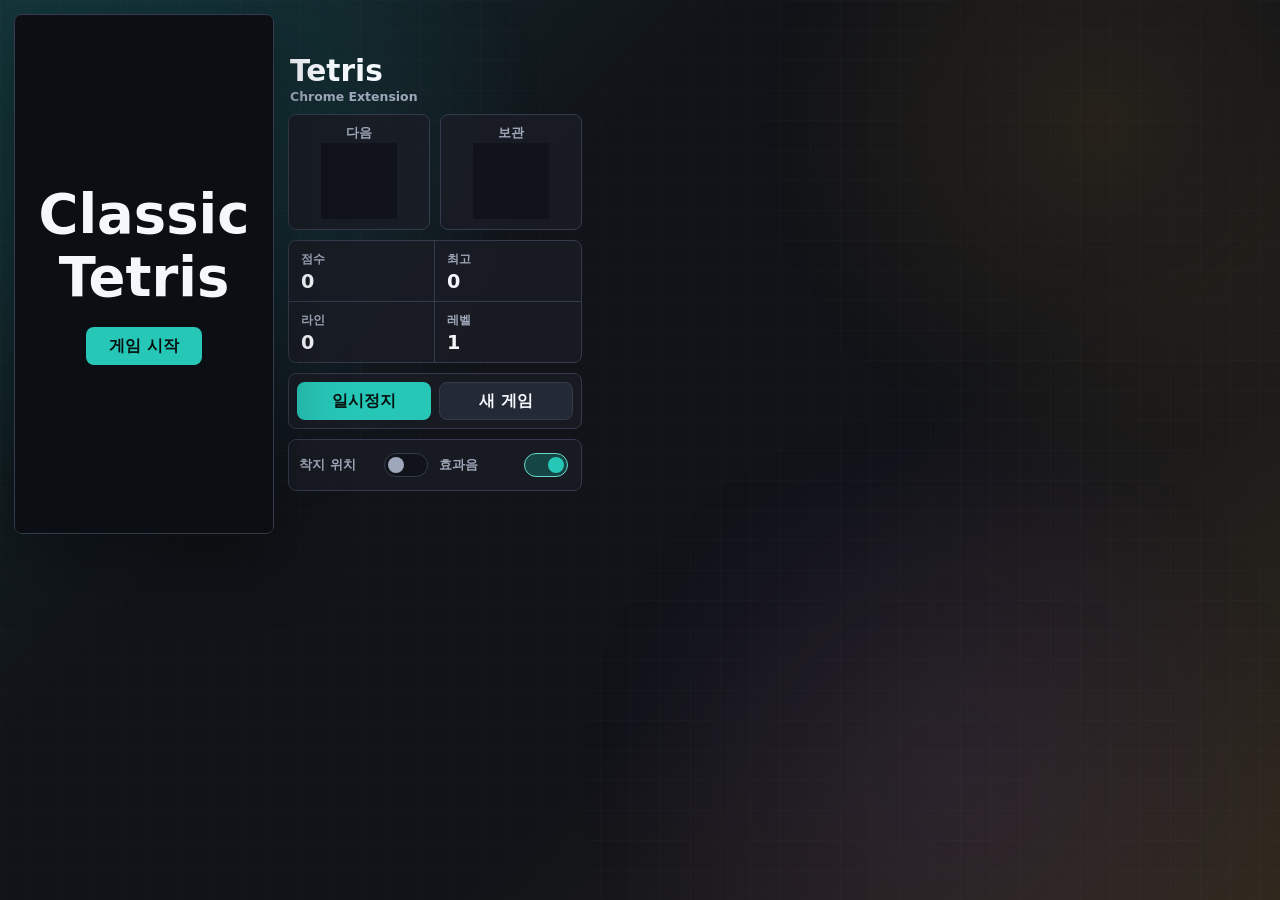
==== popup.html @ a80aceff "feat: 크롬 확장프로그램으로 변경" ====
<!doctype html>
<html lang="ko">
  <head>
    <meta charset="utf-8" />
    <meta name="viewport" content="width=device-width, initial-scale=1" />
    <title>Classic Tetris</title>
    <link rel="icon" href="./icons/icon-32.png" />
    <link rel="stylesheet" href="./styles.css" />
  </head>
  <body class="extension-popup">
    <main class="shell" aria-label="Classic Tetris game">
      <section class="game-area" aria-label="Game board">
        <div class="board-frame">
          <canvas id="board" width="300" height="600" aria-label="Tetris board"></canvas>
          <div class="overlay" id="overlay">
            <p id="overlay-title">Classic Tetris</p>
            <button class="primary-btn" id="start-button" type="button">게임 시작</button>
          </div>
        </div>

        <div class="mobile-controls" aria-label="Touch controls">
          <button type="button" data-action="left" aria-label="왼쪽">◀</button>
          <button type="button" data-action="rotate" aria-label="회전">↻</button>
          <button type="button" data-action="right" aria-label="오른쪽">▶</button>
          <button type="button" data-action="drop" aria-label="하드 드롭">⤓</button>
        </div>
      </section>

      <aside class="side-panel" aria-label="Game status">
        <div class="brand">
          <h1>Tetris</h1>
          <p>Chrome Extension</p>
        </div>

        <section class="panel-block preview-block" aria-label="Next piece">
          <div class="panel-heading">
            <h2>다음</h2>
          </div>
          <canvas id="next" width="120" height="120" aria-label="Next piece preview"></canvas>
        </section>

        <section class="panel-block preview-block" aria-label="Hold piece">
          <div class="panel-heading">
            <h2>보관</h2>
          </div>
          <canvas id="hold" width="120" height="120" aria-label="Hold piece preview"></canvas>
        </section>

        <section class="panel-block stats" aria-label="Score">
          <div>
            <span>점수</span>
            <strong id="score">0</strong>
          </div>
          <div>
            <span>최고</span>
            <strong id="best-score">0</strong>
          </div>
          <div>
            <span>라인</span>
            <strong id="lines">0</strong>
          </div>
          <div>
            <span>레벨</span>
            <strong id="level">1</strong>
          </div>
        </section>

        <section class="panel-block commands" aria-label="Commands">
          <button type="button" id="pause-button">일시정지</button>
          <button type="button" id="restart-button">새 게임</button>
        </section>

        <section class="panel-block settings" aria-label="Settings">
          <label class="toggle-row" for="ghost-toggle">
            <span>착지 위치</span>
            <input id="ghost-toggle" type="checkbox" />
          </label>
          <label class="toggle-row" for="sound-toggle">
            <span>효과음</span>
            <input id="sound-toggle" type="checkbox" checked />
          </label>
        </section>

        <section class="panel-block keymap" aria-label="Keyboard controls">
          <div><kbd>←</kbd><span>왼쪽</span></div>
          <div><kbd>→</kbd><span>오른쪽</span></div>
          <div><kbd>↓</kbd><span>소프트 드롭</span></div>
          <div><kbd>Space</kbd><span>하드 드롭</span></div>
          <div><kbd>↑</kbd><span>회전</span></div>
          <div><kbd>C</kbd><span>보관</span></div>
        </section>
      </aside>
    </main>

    <script src="./script.js"></script>
  </body>
</html>
---- styles.css ----
:root {
  --bg: #111318;
  --surface: #1a1d25;
  --surface-2: #242936;
  --line: #343b4c;
  --text: #f4f7fb;
  --muted: #9fa8ba;
  --accent: #27c7b8;
  --accent-2: #f0b33f;
  --danger: #f05c5c;
  --cell: min(4.7vh, 8.6vw, 30px);
  --bg-block: clamp(14px, 1.9vw, 26px);
}

* {
  box-sizing: border-box;
}

html,
body {
  min-height: 100%;
}

body {
  margin: 0;
  min-height: 100vh;
  display: grid;
  place-items: center;
  position: relative;
  overflow-x: hidden;
  isolation: isolate;
  color: var(--text);
  background:
    linear-gradient(135deg, rgba(39, 199, 184, 0.16), transparent 34%),
    linear-gradient(315deg, rgba(240, 179, 63, 0.14), transparent 38%),
    var(--bg);
  font-family:
    Inter, ui-sans-serif, system-ui, -apple-system, BlinkMacSystemFont, "Segoe UI",
    sans-serif;
}

body::before,
body::after {
  content: "";
  position: fixed;
  pointer-events: none;
  z-index: 0;
}

body::before {
  inset: 0;
  background:
    linear-gradient(rgba(255, 255, 255, 0.032) 1px, transparent 1px),
    linear-gradient(90deg, rgba(255, 255, 255, 0.032) 1px, transparent 1px),
    radial-gradient(circle at 14% 18%, rgba(32, 199, 230, 0.24), transparent 24rem),
    radial-gradient(circle at 86% 14%, rgba(240, 179, 63, 0.2), transparent 22rem),
    radial-gradient(circle at 74% 86%, rgba(181, 108, 242, 0.18), transparent 24rem);
  background-size:
    30px 30px,
    30px 30px,
    100% 100%,
    100% 100%,
    100% 100%;
  opacity: 0.85;
}

body::after {
  top: 0;
  left: 0;
  width: var(--bg-block);
  height: var(--bg-block);
  border-radius: 5px;
  filter: drop-shadow(0 0 18px rgba(39, 199, 184, 0.16));
  opacity: 0.9;
  box-shadow:
    6vw 12vh 0 rgba(32, 199, 230, 0.18),
    calc(6vw + var(--bg-block)) 12vh 0 rgba(32, 199, 230, 0.18),
    calc(6vw + var(--bg-block) * 2) 12vh 0 rgba(32, 199, 230, 0.18),
    calc(6vw + var(--bg-block)) calc(12vh + var(--bg-block)) 0 rgba(32, 199, 230, 0.18),
    74vw 8vh 0 rgba(240, 154, 46, 0.18),
    74vw calc(8vh + var(--bg-block)) 0 rgba(240, 154, 46, 0.18),
    calc(74vw + var(--bg-block)) calc(8vh + var(--bg-block)) 0 rgba(240, 154, 46, 0.18),
    calc(74vw + var(--bg-block) * 2) calc(8vh + var(--bg-block)) 0 rgba(240, 154, 46, 0.18),
    calc(78vw + var(--bg-block)) 48vh 0 rgba(80, 214, 106, 0.15),
    calc(78vw + var(--bg-block) * 2) 48vh 0 rgba(80, 214, 106, 0.15),
    78vw calc(48vh + var(--bg-block)) 0 rgba(80, 214, 106, 0.15),
    calc(78vw + var(--bg-block)) calc(48vh + var(--bg-block)) 0 rgba(80, 214, 106, 0.15),
    10vw 72vh 0 rgba(239, 95, 108, 0.14),
    calc(10vw + var(--bg-block)) 72vh 0 rgba(239, 95, 108, 0.14),
    calc(10vw + var(--bg-block)) calc(72vh + var(--bg-block)) 0 rgba(239, 95, 108, 0.14),
    calc(10vw + var(--bg-block) * 2) calc(72vh + var(--bg-block)) 0 rgba(239, 95, 108, 0.14),
    42vw 7vh 0 rgba(181, 108, 242, 0.12),
    calc(42vw + var(--bg-block)) 7vh 0 rgba(181, 108, 242, 0.12),
    42vw calc(7vh + var(--bg-block)) 0 rgba(181, 108, 242, 0.12),
    calc(42vw + var(--bg-block)) calc(7vh + var(--bg-block)) 0 rgba(181, 108, 242, 0.12);
}

button {
  color: inherit;
  font: inherit;
}

.shell {
  width: min(1080px, 100vw);
  min-height: 100vh;
  display: grid;
  grid-template-columns: minmax(300px, 1fr) 280px;
  gap: 24px;
  align-items: center;
  position: relative;
  z-index: 1;
  padding: 24px;
}

.game-area {
  display: grid;
  gap: 14px;
  justify-items: center;
}

.board-frame {
  position: relative;
  width: calc(var(--cell) * 10);
  height: calc(var(--cell) * 20);
  overflow: hidden;
  border: 1px solid var(--line);
  border-radius: 8px;
  background: #0c0f14;
  box-shadow: 0 24px 70px rgba(0, 0, 0, 0.36);
}

canvas {
  display: block;
}

#board {
  width: 100%;
  height: 100%;
}

.overlay {
  position: absolute;
  inset: 0;
  display: grid;
  place-content: center;
  justify-items: center;
  gap: 18px;
  padding: 28px;
  text-align: center;
  background: rgba(12, 15, 20, 0.78);
  backdrop-filter: blur(5px);
}

.overlay[hidden] {
  display: none;
}

.overlay p {
  margin: 0;
  font-size: clamp(1.6rem, 5vw, 3.4rem);
  font-weight: 800;
}

.primary-btn,
.commands button {
  min-height: 44px;
  border: 1px solid transparent;
  border-radius: 8px;
  background: var(--accent);
  color: #071311;
  font-weight: 800;
  cursor: pointer;
}

.primary-btn {
  padding: 0 22px;
}

.side-panel {
  display: grid;
  gap: 14px;
  align-content: center;
}

.brand {
  padding: 4px 2px 8px;
}

.brand h1 {
  margin: 0;
  font-size: 3rem;
  line-height: 0.95;
}

.brand p {
  margin: 8px 0 0;
  color: var(--muted);
  font-weight: 700;
}

.panel-block {
  border: 1px solid var(--line);
  border-radius: 8px;
  background: rgba(26, 29, 37, 0.86);
}

.panel-heading {
  display: flex;
  align-items: center;
  justify-content: space-between;
  min-height: 38px;
  padding: 10px 12px 0;
}

.panel-heading h2 {
  margin: 0;
  color: var(--muted);
  font-size: 0.84rem;
  font-weight: 800;
}

.preview-block {
  display: grid;
  justify-items: center;
}

#next,
#hold {
  width: 120px;
  height: 120px;
  margin: 4px 0 14px;
}

.stats {
  display: grid;
  grid-template-columns: 1fr 1fr;
}

.stats div {
  min-height: 74px;
  display: grid;
  gap: 8px;
  padding: 14px;
  border-right: 1px solid var(--line);
  border-bottom: 1px solid var(--line);
}

.stats div:nth-child(2n) {
  border-right: 0;
}

.stats div:nth-last-child(-n + 2) {
  border-bottom: 0;
}

.stats span,
.keymap span {
  color: var(--muted);
  font-size: 0.78rem;
  font-weight: 700;
}

.stats strong {
  font-size: clamp(1.24rem, 4vw, 1.7rem);
  line-height: 1;
}

.commands {
  display: grid;
  grid-template-columns: 1fr 1fr;
  gap: 10px;
  padding: 10px;
}

.commands button:last-child {
  background: var(--surface-2);
  color: var(--text);
  border-color: var(--line);
}

.settings {
  display: grid;
  gap: 10px;
  padding: 12px;
}

.toggle-row {
  min-height: 34px;
  display: flex;
  align-items: center;
  justify-content: space-between;
  gap: 12px;
  cursor: pointer;
}

.toggle-row span {
  color: var(--muted);
  font-size: 0.84rem;
  font-weight: 800;
}

.toggle-row input {
  appearance: none;
  position: relative;
  width: 44px;
  height: 24px;
  flex: 0 0 auto;
  border: 1px solid var(--line);
  border-radius: 999px;
  background: #10131a;
  cursor: pointer;
}

.toggle-row input::before {
  content: "";
  position: absolute;
  top: 3px;
  left: 3px;
  width: 16px;
  height: 16px;
  border-radius: 50%;
  background: var(--muted);
  transition:
    background 140ms ease,
    transform 140ms ease;
}

.toggle-row input:checked {
  border-color: color-mix(in srgb, var(--accent) 70%, white);
  background: color-mix(in srgb, var(--accent) 28%, #10131a);
}

.toggle-row input:checked::before {
  background: var(--accent);
  transform: translateX(20px);
}

.toggle-row input:focus-visible {
  outline: 3px solid color-mix(in srgb, var(--accent) 70%, white);
  outline-offset: 3px;
}

.keymap {
  display: grid;
  grid-template-columns: 1fr 1fr;
  gap: 10px;
  padding: 12px;
}

.keymap div {
  display: flex;
  align-items: center;
  gap: 8px;
  min-width: 0;
}

kbd {
  min-width: 34px;
  height: 28px;
  display: inline-grid;
  place-items: center;
  padding: 0 8px;
  border: 1px solid var(--line);
  border-radius: 6px;
  background: #10131a;
  color: var(--text);
  font-size: 0.76rem;
  font-weight: 800;
}

.mobile-controls {
  display: none;
  width: min(calc(var(--cell) * 10), 100%);
  grid-template-columns: repeat(4, 1fr);
  gap: 10px;
}

.mobile-controls button {
  aspect-ratio: 1.28;
  border: 1px solid var(--line);
  border-radius: 8px;
  background: var(--surface-2);
  color: var(--text);
  font-size: 1.45rem;
  font-weight: 900;
  cursor: pointer;
}

button:focus-visible {
  outline: 3px solid color-mix(in srgb, var(--accent) 70%, white);
  outline-offset: 3px;
}

button:active {
  transform: translateY(1px);
}

@media (max-width: 780px) {
  :root {
    --cell: min(4.2vh, 8.8vw, 28px);
  }

  body {
    min-height: 100dvh;
    place-items: start center;
  }

  .shell {
    min-height: 100dvh;
    grid-template-columns: 1fr;
    gap: 14px;
    align-content: start;
    padding: 14px;
  }

  .game-area {
    order: 1;
  }

  .side-panel {
    order: 2;
    grid-template-columns: 1fr 1fr;
    align-content: start;
    width: min(calc(var(--cell) * 10), 100%);
    justify-self: center;
  }

  .brand,
  .keymap {
    display: none;
  }

  .panel-block {
    min-width: 0;
  }

  .preview-block {
    min-height: 116px;
  }

  .preview-block canvas {
    width: 80px;
    height: 80px;
  }

  .stats,
  .commands,
  .settings {
    grid-column: 1 / -1;
  }

  .stats div {
    min-height: 58px;
    padding: 10px;
  }

  .commands {
    order: 5;
  }

  .mobile-controls {
    display: grid;
  }
}

@media (max-height: 720px) and (min-width: 781px) {
  :root {
    --cell: min(4.35vh, 30px);
  }

  .shell {
    padding-block: 14px;
  }
}

body.extension-popup {
  width: 596px;
  min-height: 548px;
  max-height: 600px;
  overflow: hidden;
  place-items: center;
}

.extension-popup::before {
  opacity: 0.48;
}

.extension-popup::after {
  display: none;
}

.extension-popup .shell {
  --cell: 26px;
  width: 596px;
  min-height: 548px;
  grid-template-columns: calc(var(--cell) * 10) 294px;
  gap: 14px;
  align-items: center;
  padding: 14px;
}

.extension-popup .game-area {
  order: initial;
}

.extension-popup .side-panel {
  grid-template-columns: 1fr 1fr;
  gap: 10px;
  align-content: center;
  justify-self: stretch;
  order: initial;
  width: auto;
}

.extension-popup .brand {
  display: block;
  grid-column: 1 / -1;
  padding: 0 2px;
}

.extension-popup .brand h1 {
  font-size: 1.85rem;
}

.extension-popup .brand p {
  margin-top: 4px;
  font-size: 0.78rem;
}

.extension-popup .panel-heading {
  min-height: 28px;
  padding: 8px 10px 0;
}

.extension-popup .preview-block {
  min-height: 104px;
}

.extension-popup #next,
.extension-popup #hold {
  width: 76px;
  height: 76px;
  margin: 0 0 10px;
}

.extension-popup .stats,
.extension-popup .commands,
.extension-popup .settings {
  grid-column: 1 / -1;
}

.extension-popup .stats div {
  min-height: 56px;
  gap: 4px;
  padding: 10px 12px;
}

.extension-popup .stats strong {
  font-size: 1.2rem;
}

.extension-popup .commands {
  gap: 8px;
  order: initial;
  padding: 8px;
}

.extension-popup .primary-btn,
.extension-popup .commands button {
  min-height: 38px;
}

.extension-popup .settings {
  grid-template-columns: 1fr 1fr;
  gap: 8px;
  padding: 10px;
}

.extension-popup .toggle-row {
  min-height: 30px;
}

.extension-popup .keymap,
.extension-popup .mobile-controls {
  display: none;
}
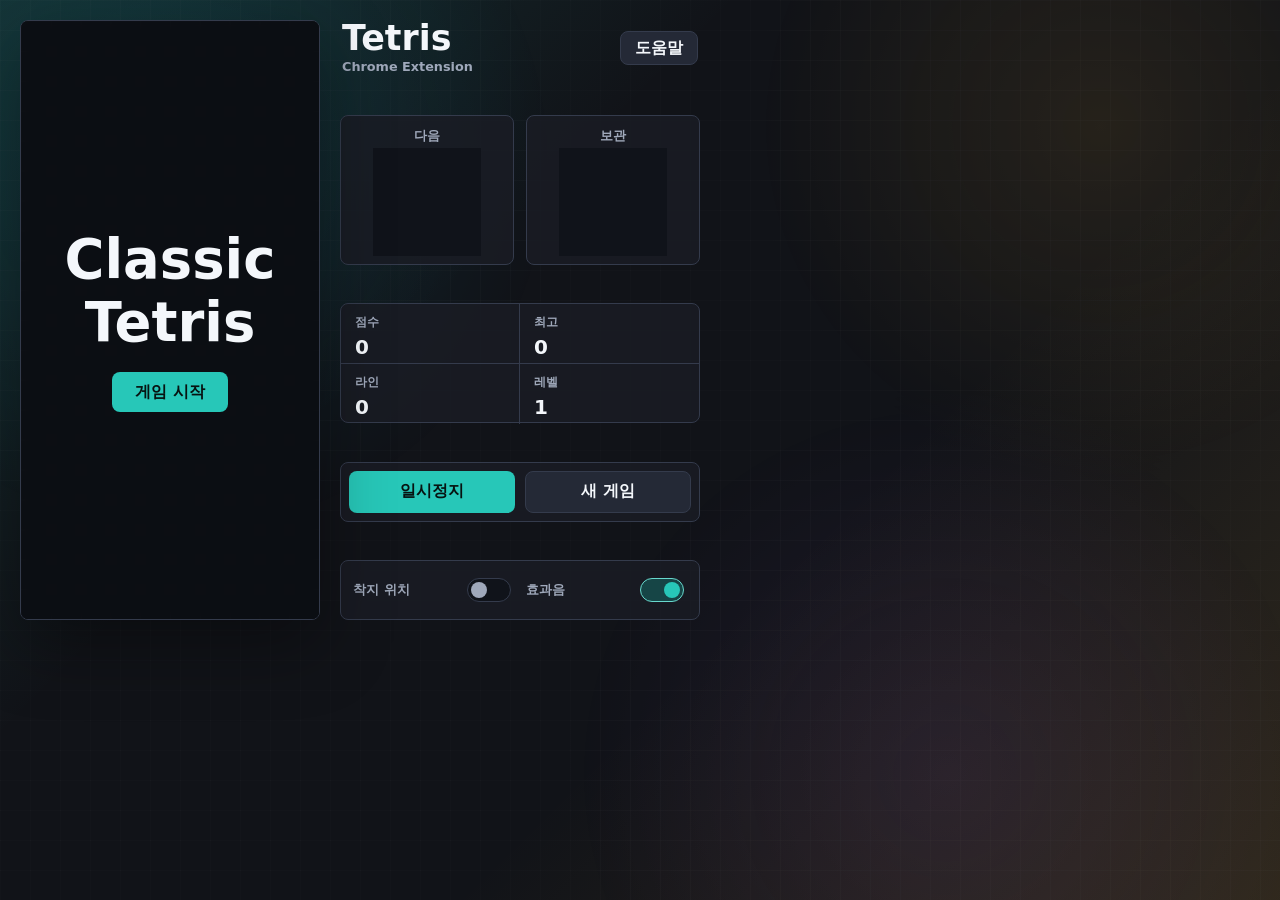
==== commit b0c9df26: "refactor: 화면 사이즈 조정" ====
--- a/popup.html
+++ b/popup.html
@@ -28,8 +28,15 @@
 
       <aside class="side-panel" aria-label="Game status">
         <div class="brand">
-          <h1>Tetris</h1>
-          <p>Chrome Extension</p>
+          <div class="brand-title">
+            <div>
+              <h1>Tetris</h1>
+              <p>Chrome Extension</p>
+            </div>
+            <button class="help-button" id="help-button" type="button" aria-haspopup="dialog">
+              도움말
+            </button>
+          </div>
         </div>
 
         <section class="panel-block preview-block" aria-label="Next piece">
@@ -92,6 +99,26 @@
       </aside>
     </main>
 
+    <dialog class="help-dialog" id="help-dialog" aria-labelledby="help-title">
+      <div class="help-panel">
+        <div class="help-header">
+          <h2 id="help-title">조작법</h2>
+          <button class="icon-button" id="help-close-button" type="button" aria-label="닫기">×</button>
+        </div>
+        <div class="help-keymap" aria-label="Keyboard controls">
+          <div><kbd>←</kbd><span>왼쪽</span></div>
+          <div><kbd>→</kbd><span>오른쪽</span></div>
+          <div><kbd>↓</kbd><span>소프트 드롭</span></div>
+          <div><kbd>Space</kbd><span>하드 드롭</span></div>
+          <div><kbd>↑</kbd><span>회전</span></div>
+          <div><kbd>C</kbd><span>보관</span></div>
+          <div><kbd>P</kbd><span>일시정지</span></div>
+          <div><kbd>Esc</kbd><span>일시정지</span></div>
+        </div>
+      </div>
+    </dialog>
+
     <script src="./script.js"></script>
+    <script src="./popup.js"></script>
   </body>
 </html>
--- a/styles.css
+++ b/styles.css
@@ -395,6 +395,11 @@
   transform: translateY(1px);
 }
 
+dialog {
+  color: inherit;
+  font: inherit;
+}
+
 @media (max-width: 780px) {
   :root {
     --cell: min(4.2vh, 8.8vw, 28px);
@@ -474,9 +479,8 @@
 }
 
 body.extension-popup {
-  width: 596px;
-  min-height: 548px;
-  max-height: 600px;
+  width: 720px;
+  min-height: 640px;
   overflow: hidden;
   place-items: center;
 }
@@ -490,13 +494,13 @@
 }
 
 .extension-popup .shell {
-  --cell: 26px;
-  width: 596px;
-  min-height: 548px;
-  grid-template-columns: calc(var(--cell) * 10) 294px;
-  gap: 14px;
-  align-items: center;
-  padding: 14px;
+  --cell: 30px;
+  width: 720px;
+  min-height: 640px;
+  grid-template-columns: calc(var(--cell) * 10) 360px;
+  gap: 20px;
+  align-items: center;
+  padding: 20px;
 }
 
 .extension-popup .game-area {
@@ -504,9 +508,12 @@
 }
 
 .extension-popup .side-panel {
-  grid-template-columns: 1fr 1fr;
-  gap: 10px;
-  align-content: center;
+  height: calc(var(--cell) * 20);
+  grid-template-columns: repeat(2, minmax(0, 1fr));
+  grid-template-rows: 56px 150px 120px 60px 60px;
+  column-gap: 12px;
+  row-gap: 0;
+  align-content: space-between;
   justify-self: stretch;
   order: initial;
   width: auto;
@@ -518,29 +525,48 @@
   padding: 0 2px;
 }
 
+.extension-popup .brand-title {
+  display: flex;
+  align-items: center;
+  justify-content: space-between;
+  gap: 14px;
+  height: 100%;
+}
+
 .extension-popup .brand h1 {
-  font-size: 1.85rem;
+  font-size: 2.18rem;
 }
 
 .extension-popup .brand p {
   margin-top: 4px;
-  font-size: 0.78rem;
+  font-size: 0.8rem;
+}
+
+.help-button {
+  min-height: 34px;
+  padding: 0 14px;
+  border: 1px solid var(--line);
+  border-radius: 8px;
+  background: var(--surface-2);
+  color: var(--text);
+  font-weight: 800;
+  cursor: pointer;
 }
 
 .extension-popup .panel-heading {
-  min-height: 28px;
-  padding: 8px 10px 0;
+  min-height: 32px;
+  padding: 9px 12px 0;
 }
 
 .extension-popup .preview-block {
-  min-height: 104px;
+  min-height: 0;
 }
 
 .extension-popup #next,
 .extension-popup #hold {
-  width: 76px;
-  height: 76px;
-  margin: 0 0 10px;
+  width: 108px;
+  height: 108px;
+  margin: 0 0 8px;
 }
 
 .extension-popup .stats,
@@ -550,37 +576,101 @@
 }
 
 .extension-popup .stats div {
-  min-height: 56px;
-  gap: 4px;
-  padding: 10px 12px;
+  min-height: 60px;
+  gap: 6px;
+  padding: 10px 14px;
 }
 
 .extension-popup .stats strong {
-  font-size: 1.2rem;
+  font-size: 1.25rem;
 }
 
 .extension-popup .commands {
-  gap: 8px;
+  gap: 10px;
   order: initial;
   padding: 8px;
 }
 
 .extension-popup .primary-btn,
 .extension-popup .commands button {
-  min-height: 38px;
+  min-height: 40px;
 }
 
 .extension-popup .settings {
   grid-template-columns: 1fr 1fr;
-  gap: 8px;
-  padding: 10px;
+  gap: 12px;
+  padding: 12px;
 }
 
 .extension-popup .toggle-row {
-  min-height: 30px;
+  min-height: 34px;
 }
 
 .extension-popup .keymap,
 .extension-popup .mobile-controls {
   display: none;
 }
+
+.help-dialog {
+  width: min(330px, calc(100vw - 36px));
+  padding: 0;
+  border: 1px solid var(--line);
+  border-radius: 8px;
+  background: var(--surface);
+  box-shadow: 0 24px 70px rgba(0, 0, 0, 0.46);
+}
+
+.help-dialog::backdrop {
+  background: rgba(8, 10, 14, 0.62);
+  backdrop-filter: blur(3px);
+}
+
+.help-panel {
+  padding: 18px;
+}
+
+.help-header {
+  display: flex;
+  align-items: center;
+  justify-content: space-between;
+  gap: 12px;
+  margin-bottom: 14px;
+}
+
+.help-header h2 {
+  margin: 0;
+  font-size: 1.15rem;
+}
+
+.icon-button {
+  width: 34px;
+  height: 34px;
+  display: inline-grid;
+  place-items: center;
+  border: 1px solid var(--line);
+  border-radius: 8px;
+  background: #10131a;
+  color: var(--text);
+  font-size: 1.35rem;
+  line-height: 1;
+  cursor: pointer;
+}
+
+.help-keymap {
+  display: grid;
+  grid-template-columns: 1fr 1fr;
+  gap: 10px 12px;
+}
+
+.help-keymap div {
+  display: flex;
+  align-items: center;
+  gap: 8px;
+  min-width: 0;
+}
+
+.help-keymap span {
+  color: var(--muted);
+  font-size: 0.82rem;
+  font-weight: 800;
+}
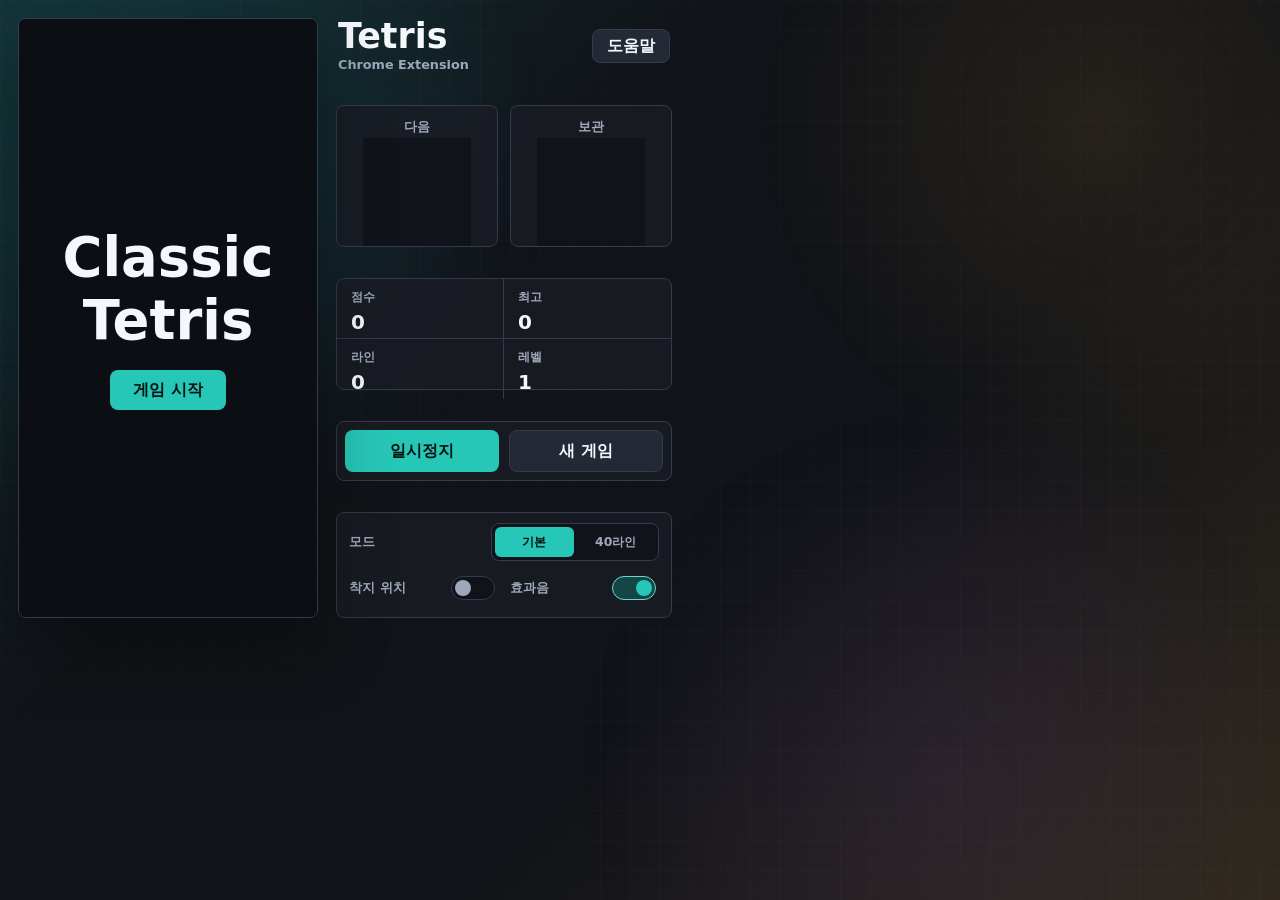
==== commit 0fc3b2e4: "스프린트모드 기능 추가" ====
--- a/popup.html
+++ b/popup.html
@@ -78,6 +78,13 @@
         </section>
 
         <section class="panel-block settings" aria-label="Settings">
+          <div class="mode-setting" aria-label="Game mode">
+            <span>모드</span>
+            <div class="mode-control" role="group" aria-label="Game mode">
+              <button type="button" data-mode="classic" aria-pressed="true">기본</button>
+              <button type="button" data-mode="sprint" aria-pressed="false">40라인</button>
+            </div>
+          </div>
           <label class="toggle-row" for="ghost-toggle">
             <span>착지 위치</span>
             <input id="ghost-toggle" type="checkbox" />
--- a/styles.css
+++ b/styles.css
@@ -262,6 +262,7 @@
 
 .stats strong {
   font-size: clamp(1.24rem, 4vw, 1.7rem);
+  font-variant-numeric: tabular-nums;
   line-height: 1;
 }
 
@@ -282,6 +283,14 @@
   display: grid;
   gap: 10px;
   padding: 12px;
+}
+
+.mode-setting {
+  min-height: 34px;
+  display: flex;
+  align-items: center;
+  justify-content: space-between;
+  gap: 12px;
 }
 
 .toggle-row {
@@ -293,10 +302,39 @@
   cursor: pointer;
 }
 
+.mode-setting > span,
 .toggle-row span {
   color: var(--muted);
   font-size: 0.84rem;
   font-weight: 800;
+}
+
+.mode-control {
+  width: min(168px, 100%);
+  display: grid;
+  grid-template-columns: 1fr 1fr;
+  gap: 3px;
+  flex: 0 0 auto;
+  padding: 3px;
+  border: 1px solid var(--line);
+  border-radius: 8px;
+  background: #10131a;
+}
+
+.mode-control button {
+  min-height: 30px;
+  border: 0;
+  border-radius: 6px;
+  background: transparent;
+  color: var(--muted);
+  font-size: 0.78rem;
+  font-weight: 900;
+  cursor: pointer;
+}
+
+.mode-control button.is-selected {
+  background: var(--accent);
+  color: #071311;
 }
 
 .toggle-row input {
@@ -479,10 +517,10 @@
 }
 
 body.extension-popup {
-  width: 720px;
-  min-height: 640px;
+  width: 690px;
+  min-height: 636px;
   overflow: hidden;
-  place-items: center;
+  place-items: start;
 }
 
 .extension-popup::before {
@@ -495,12 +533,12 @@
 
 .extension-popup .shell {
   --cell: 30px;
-  width: 720px;
-  min-height: 640px;
-  grid-template-columns: calc(var(--cell) * 10) 360px;
-  gap: 20px;
-  align-items: center;
-  padding: 20px;
+  width: 690px;
+  min-height: 636px;
+  grid-template-columns: calc(var(--cell) * 10) 336px;
+  gap: 18px;
+  align-items: start;
+  padding: 18px;
 }
 
 .extension-popup .game-area {
@@ -510,7 +548,7 @@
 .extension-popup .side-panel {
   height: calc(var(--cell) * 20);
   grid-template-columns: repeat(2, minmax(0, 1fr));
-  grid-template-rows: 56px 150px 120px 60px 60px;
+  grid-template-rows: 56px 142px 112px 60px 106px;
   column-gap: 12px;
   row-gap: 0;
   align-content: space-between;
@@ -602,6 +640,10 @@
   padding: 12px;
 }
 
+.extension-popup .mode-setting {
+  grid-column: 1 / -1;
+}
+
 .extension-popup .toggle-row {
   min-height: 34px;
 }
